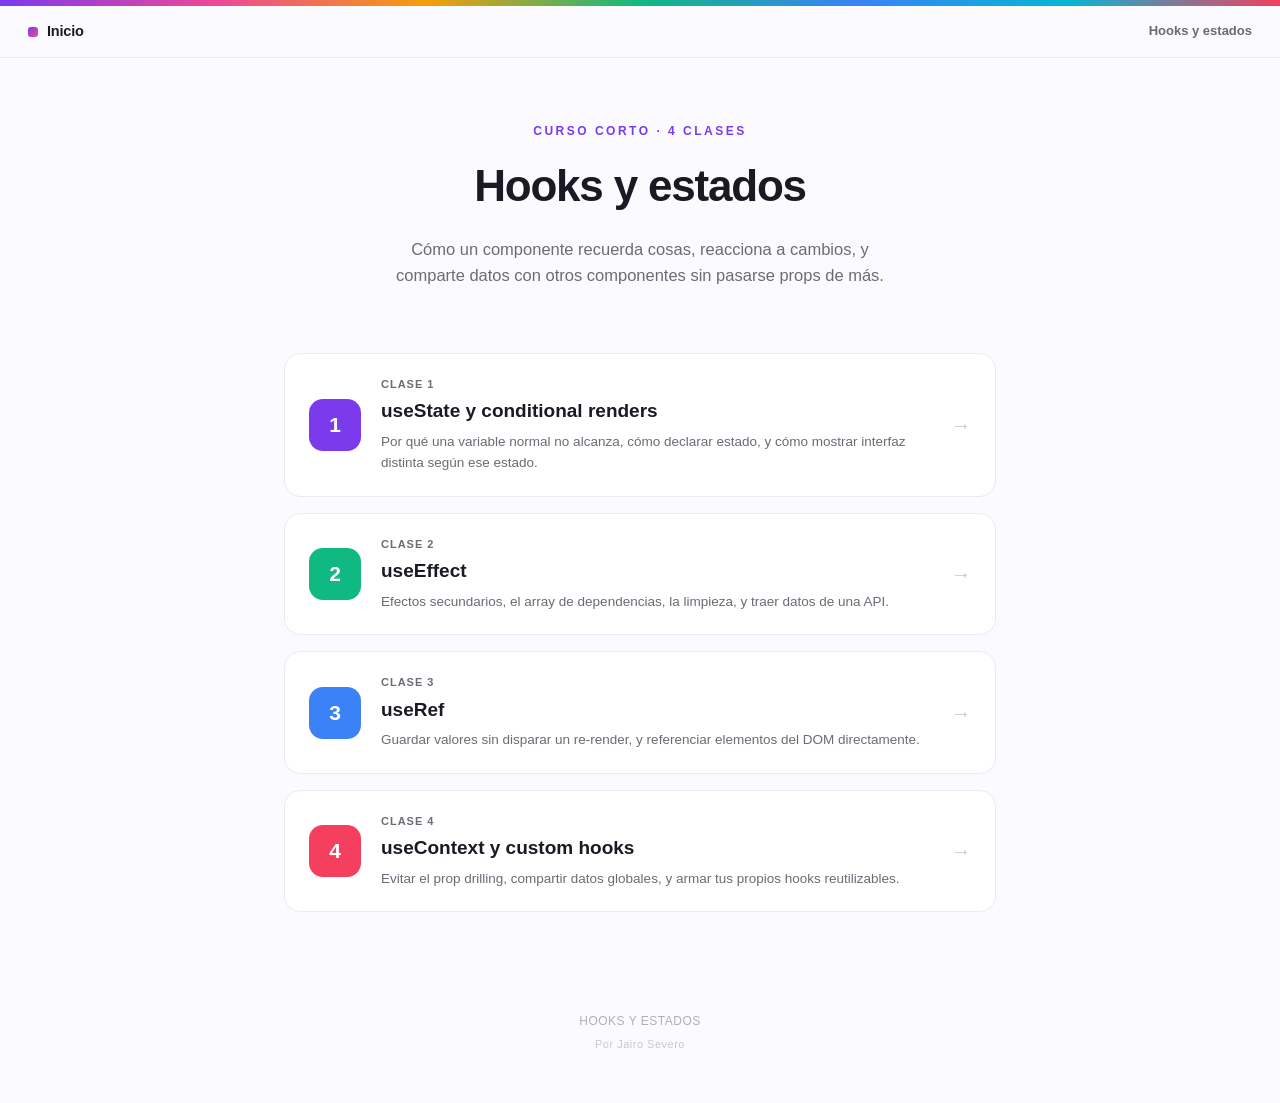
==== hooks-y-estados/index.html @ e94f6815 "Tema 2: Hooks y estados" ====
<!DOCTYPE html>
<html lang="es">
<head>
<meta charset="UTF-8">
<meta name="viewport" content="width=device-width, initial-scale=1.0">
<title>Hooks y estados</title>
<link rel="stylesheet" href="../assets/style.css">
</head>
<body>

  <div class="barra-top"></div>
  <nav class="navbar">
    <a class="marca" href="../index.html"><span class="punto"></span>Inicio</a>
    <span class="miga">Hooks y estados</span>
  </nav>

  <div class="hero">
    <div class="kicker" style="display:flex;">Curso corto &middot; 4 clases</div>
    <h1>Hooks y estados</h1>
    <p class="lead">Cómo un componente recuerda cosas, reacciona a cambios, y comparte datos con otros componentes sin pasarse props de más.</p>
  </div>

  <div class="card-grid">

    <a class="card-clase" href="hooks-y-estados/clase-1.html">
      <div class="num-grande" style="background:var(--purpura);">1</div>
      <div class="texto">
        <div class="eyebrow">Clase 1</div>
        <h2>useState y conditional renders</h2>
        <p>Por qué una variable normal no alcanza, cómo declarar estado, y cómo mostrar interfaz distinta según ese estado.</p>
      </div>
      <div class="flecha">→</div>
    </a>

    <a class="card-clase" href="hooks-y-estados/clase-2.html">
      <div class="num-grande" style="background:var(--verde);">2</div>
      <div class="texto">
        <div class="eyebrow">Clase 2</div>
        <h2>useEffect</h2>
        <p>Efectos secundarios, el array de dependencias, la limpieza, y traer datos de una API.</p>
      </div>
      <div class="flecha">→</div>
    </a>

    <a class="card-clase" href="hooks-y-estados/clase-3.html">
      <div class="num-grande" style="background:var(--azul);">3</div>
      <div class="texto">
        <div class="eyebrow">Clase 3</div>
        <h2>useRef</h2>
        <p>Guardar valores sin disparar un re-render, y referenciar elementos del DOM directamente.</p>
      </div>
      <div class="flecha">→</div>
    </a>

    <a class="card-clase" href="hooks-y-estados/clase-4.html">
      <div class="num-grande" style="background:var(--rosado);">4</div>
      <div class="texto">
        <div class="eyebrow">Clase 4</div>
        <h2>useContext y custom hooks</h2>
        <p>Evitar el prop drilling, compartir datos globales, y armar tus propios hooks reutilizables.</p>
      </div>
      <div class="flecha">→</div>
    </a>

  </div>

  <div class="pie-hub">
    HOOKS Y ESTADOS
    <span class="firma">Por Jairo Severo</span>
  </div>

</body>
</html>
---- assets/style.css ----
/* ============================================================
   Modularización y React — hoja de estilos compartida
   ============================================================ */

:root {
  --purpura: #7c3aed;
  --rosa: #ec4899;
  --naranja: #f59e0b;
  --verde: #10b981;
  --azul: #3b82f6;
  --celeste: #06b6d4;
  --rosado: #f43f5e;
  --tinta: #1a1a24;
  --texto: #2d2d34;
  --texto-suave: #6b6b76;
  --linea: #ece9f5;
  --fondo: #fbfaff;
  --code-bg: #282c36;
}

* { box-sizing: border-box; }

html { scroll-behavior: smooth; }

body {
  margin: 0;
  font-family: 'Helvetica Neue', Helvetica, Arial, sans-serif;
  color: var(--texto);
  background: var(--fondo);
  font-size: 15px;
  line-height: 1.6;
  -webkit-font-smoothing: antialiased;
}

.barra-top {
  height: 6px;
  width: 100%;
  background: linear-gradient(90deg, #7c3aed, #ec4899, #f59e0b, #10b981, #3b82f6, #06b6d4, #f43f5e);
}

a { color: inherit; }

.contenedor p a,
.nota a {
  color: var(--purpura);
  font-weight: 600;
  text-decoration: underline;
  text-decoration-color: #d8c9f7;
  text-underline-offset: 2px;
}
.contenedor p a:hover,
.nota a:hover { text-decoration-color: var(--purpura); }

/* ---------- Navbar ---------- */
.navbar {
  position: sticky;
  top: 0;
  z-index: 20;
  display: flex;
  align-items: center;
  justify-content: space-between;
  padding: 14px 28px;
  background: rgba(251, 250, 255, 0.9);
  backdrop-filter: blur(6px);
  border-bottom: 1px solid var(--linea);
}

.navbar .marca {
  display: flex;
  align-items: center;
  gap: 9px;
  font-weight: 800;
  font-size: 14.5px;
  color: var(--tinta);
  text-decoration: none;
  letter-spacing: -0.2px;
}

.navbar .marca .punto {
  width: 10px;
  height: 10px;
  border-radius: 3px;
  background: linear-gradient(135deg, var(--purpura), var(--rosa));
  display: inline-block;
}

.navbar .miga {
  font-size: 13px;
  color: var(--texto-suave);
  font-weight: 600;
}

.navbar .miga-sep {
  color: #b8b4c8;
  font-weight: 400;
}

.navbar .miga-link {
  font-weight: 700;
  font-size: 13.5px;
  color: var(--tinta);
  text-decoration: none;
}

.navbar .miga-grupo {
  display: flex;
  align-items: center;
  gap: 12px;
}

/* ---------- Contenedor general ---------- */
.contenedor {
  max-width: 760px;
  margin: 0 auto;
  padding: 40px 24px 80px 24px;
}

/* ---------- Encabezado de clase ---------- */
.kicker {
  text-transform: uppercase;
  letter-spacing: 2.5px;
  font-size: 12px;
  font-weight: 700;
  color: var(--purpura);
  margin-bottom: 10px;
}

h1.titulo {
  font-size: 38px;
  font-weight: 800;
  color: var(--tinta);
  margin: 0 0 8px 0;
  letter-spacing: -1px;
}

.subtitulo {
  font-size: 16px;
  color: var(--texto-suave);
  margin: 0 0 30px 0;
}

/* ---------- Secciones ---------- */
h2 {
  display: flex;
  align-items: center;
  font-size: 21px;
  font-weight: 700;
  color: var(--tinta);
  margin: 44px 0 14px 0;
  scroll-margin-top: 80px;
}

.badge {
  display: inline-flex;
  align-items: center;
  justify-content: center;
  min-width: 32px;
  height: 32px;
  border-radius: 50%;
  color: #ffffff;
  font-size: 14px;
  font-weight: 700;
  margin-right: 12px;
  flex-shrink: 0;
}

h3 {
  font-size: 15.5px;
  color: var(--tinta);
  margin: 22px 0 8px 0;
  font-weight: 700;
}

p { margin: 10px 0; }
strong { color: var(--purpura); }

ul, ol { margin: 10px 0; padding-left: 22px; }
li { margin: 5px 0; }
li::marker { color: var(--rosa); font-weight: 700; }

/* ---------- Código ---------- */
.code-label {
  font-size: 11.5px;
  font-weight: 700;
  color: #ffffff;
  background: #3b3b52;
  display: inline-block;
  padding: 4px 12px;
  border-radius: 6px 6px 0 0;
  font-family: 'SF Mono', 'Courier New', Courier, monospace;
  letter-spacing: 0.5px;
  margin: 18px 0 0 2px;
}

pre {
  background: var(--code-bg);
  border-radius: 0 10px 10px 10px;
  padding: 16px 20px;
  font-family: 'SF Mono', 'Courier New', Courier, monospace;
  font-size: 13.5px;
  line-height: 1.65;
  margin: 0 0 20px 0;
  white-space: pre-wrap;
  color: #d6d6de;
  overflow-x: auto;
}
pre.sin-label { border-radius: 10px; margin-top: 16px; }

.kw   { color: #c678dd; font-weight: 700; }
.fn   { color: #61afef; }
.str  { color: #98c379; }
.num  { color: #d19a66; }
.cm   { color: #7f8490; font-style: italic; }
.prop { color: #e5c07b; }
.punt { color: #56b6c2; }

code.inline {
  font-family: 'SF Mono', 'Courier New', Courier, monospace;
  background: #f1e9fc;
  padding: 2px 7px;
  border-radius: 5px;
  font-size: 13px;
  color: var(--purpura);
  font-weight: 600;
}

/* ---------- Tabla ---------- */
table {
  width: 100%;
  border-collapse: separate;
  border-spacing: 0;
  margin: 14px 0 22px 0;
  font-size: 13.5px;
  border-radius: 10px;
  overflow: hidden;
  border: 1px solid var(--linea);
}
th {
  text-align: left;
  background: var(--purpura);
  color: #ffffff;
  padding: 10px 14px;
  font-weight: 700;
  font-size: 12.5px;
}
td { padding: 10px 14px; border-bottom: 1px solid var(--linea); }
tr:nth-child(even) td { background: #faf8ff; }
tr:last-child td { border-bottom: none; }

/* ---------- Callout ---------- */
.nota {
  background: #fef4ff;
  border: 1.5px solid var(--rosa);
  border-radius: 10px;
  padding: 14px 18px;
  margin: 18px 0;
  font-size: 13.5px;
  color: #3d3d3d;
}
.nota .etiqueta {
  font-weight: 800;
  color: var(--rosa);
  text-transform: uppercase;
  font-size: 11px;
  letter-spacing: 1px;
  margin-bottom: 5px;
  display: block;
}

/* ---------- Advertencia (más énfasis que .nota) ---------- */
.advertencia {
  background: #fff8ec;
  border: 2px solid var(--naranja);
  border-radius: 10px;
  padding: 16px 20px;
  margin: 20px 0;
  font-size: 14px;
  color: #3d3226;
  display: flex;
  gap: 14px;
  align-items: flex-start;
  box-shadow: 0 4px 18px -10px rgba(245, 158, 11, 0.45);
}
.advertencia .icono {
  flex-shrink: 0;
  width: 30px;
  height: 30px;
  border-radius: 50%;
  background: var(--naranja);
  color: #ffffff;
  font-weight: 800;
  font-size: 15px;
  display: flex;
  align-items: center;
  justify-content: center;
}
.advertencia .cuerpo .etiqueta {
  font-weight: 800;
  color: #b45309;
  text-transform: uppercase;
  font-size: 11.5px;
  letter-spacing: 1px;
  margin-bottom: 5px;
  display: block;
}
.advertencia strong { color: #b45309; }

/* ---------- Ejercicio ---------- */
.ejercicio {
  margin-top: 40px;
  padding: 22px 24px;
  border-radius: 14px;
  background: linear-gradient(135deg, #f5f3ff, #fff0f7);
  border: 1.5px solid #e6d9fb;
}
.ejercicio h2 { margin-top: 0; }
.ejercicio ol { margin-top: 10px; }

/* ---------- Solución (colapsable) ---------- */
details.solucion {
  margin-top: 18px;
  border-radius: 14px;
  border: 1.5px solid var(--linea);
  background: #ffffff;
  overflow: hidden;
}
details.solucion > summary {
  list-style: none;
  cursor: pointer;
  padding: 16px 22px;
  font-weight: 700;
  font-size: 14.5px;
  color: var(--tinta);
  display: flex;
  align-items: center;
  gap: 10px;
  user-select: none;
}
details.solucion > summary::-webkit-details-marker { display: none; }
details.solucion > summary::before {
  content: "▸";
  color: var(--purpura);
  transition: transform 0.15s ease;
  font-size: 13px;
}
details.solucion[open] > summary::before { transform: rotate(90deg); }
details.solucion > summary .tag {
  margin-left: auto;
  font-size: 10.5px;
  font-weight: 700;
  text-transform: uppercase;
  letter-spacing: 0.5px;
  color: var(--texto-suave);
}
details.solucion .contenido-solucion {
  padding: 4px 22px 22px 22px;
  border-top: 1px solid var(--linea);
  padding-top: 18px;
}

/* ---------- Navegación inferior entre clases ---------- */
.nav-clases {
  margin-top: 60px;
  padding-top: 24px;
  border-top: 1px solid var(--linea);
  display: flex;
  justify-content: space-between;
  gap: 16px;
}

.nav-clases a {
  flex: 1;
  text-decoration: none;
  padding: 16px 18px;
  border-radius: 12px;
  border: 1px solid var(--linea);
  background: #ffffff;
  transition: border-color 0.15s ease, transform 0.15s ease;
}
.nav-clases a:hover { border-color: var(--purpura); transform: translateY(-1px); }
.nav-clases a.der { text-align: right; }
.nav-clases .eyebrow {
  display: block;
  font-size: 10.5px;
  text-transform: uppercase;
  letter-spacing: 1px;
  font-weight: 700;
  color: var(--texto-suave);
  margin-bottom: 4px;
}
.nav-clases .nombre { font-weight: 700; color: var(--tinta); font-size: 14px; }

.pie {
  margin-top: 50px;
  padding-top: 20px;
  border-top: 1px solid var(--linea);
  font-size: 11.5px;
  color: #b0aebb;
  text-align: center;
  letter-spacing: 0.5px;
  padding-bottom: 20px;
}
.pie .firma { display: block; margin-top: 4px; font-size: 11px; color: #c9c6d6; }

/* ============================================================
   Estilos específicos del hub (index.html)
   ============================================================ */

.hero {
  max-width: 760px;
  margin: 0 auto;
  padding: 64px 24px 20px 24px;
  text-align: center;
}

.hero .kicker { justify-content: center; }

.hero h1 {
  font-size: 44px;
  font-weight: 800;
  letter-spacing: -1.2px;
  margin: 0 0 14px 0;
  color: var(--tinta);
}

.hero p.lead {
  font-size: 16.5px;
  color: var(--texto-suave);
  max-width: 520px;
  margin: 0 auto;
}

.card-grid {
  max-width: 760px;
  margin: 44px auto 0 auto;
  padding: 0 24px 100px 24px;
  display: flex;
  flex-direction: column;
  gap: 16px;
}

.card-clase {
  display: flex;
  align-items: center;
  gap: 20px;
  padding: 22px 24px;
  border-radius: 16px;
  border: 1px solid var(--linea);
  background: #ffffff;
  text-decoration: none;
  transition: border-color 0.15s ease, transform 0.15s ease, box-shadow 0.15s ease;
}

.card-clase:hover {
  transform: translateY(-2px);
  box-shadow: 0 10px 30px -14px rgba(26, 26, 36, 0.25);
}

.card-clase .num-grande {
  flex-shrink: 0;
  width: 52px;
  height: 52px;
  border-radius: 14px;
  display: flex;
  align-items: center;
  justify-content: center;
  color: #ffffff;
  font-size: 21px;
  font-weight: 800;
}

.card-clase .texto { flex: 1; }

.card-clase .eyebrow {
  font-size: 11px;
  text-transform: uppercase;
  letter-spacing: 1px;
  font-weight: 700;
  color: var(--texto-suave);
  margin-bottom: 3px;
}

.card-clase h2 {
  margin: 0 0 4px 0;
  font-size: 19px;
  display: block;
}

.card-clase p {
  margin: 0;
  font-size: 13.5px;
  color: var(--texto-suave);
}

.card-clase .flecha {
  flex-shrink: 0;
  font-size: 20px;
  color: #c9c6d6;
  transition: transform 0.15s ease, color 0.15s ease;
}
.card-clase:hover .flecha { transform: translateX(3px); color: var(--purpura); }

/* ---------- Tarjeta deshabilitada (próximamente) ---------- */
.card-clase.disabled {
  cursor: not-allowed;
  opacity: 0.6;
  background: #f7f6fb;
}
.card-clase.disabled:hover {
  transform: none;
  box-shadow: none;
}
.card-clase.disabled .num-grande { background: #c9c6d6 !important; }

.pill-proximamente {
  flex-shrink: 0;
  font-size: 10.5px;
  font-weight: 800;
  text-transform: uppercase;
  letter-spacing: 0.6px;
  color: #8a8895;
  background: #ece9f5;
  padding: 6px 12px;
  border-radius: 999px;
  white-space: nowrap;
}

.pie-hub .firma {
  display: block;
  margin-top: 4px;
  font-size: 11px;
  color: #c9c6d6;
}

.pie-hub {
  text-align: center;
  font-size: 12px;
  color: #b0aebb;
  letter-spacing: 0.5px;
  padding-bottom: 50px;
}

/* ---------- Responsive ---------- */
@media (max-width: 560px) {
  h1.titulo { font-size: 29px; }
  .hero h1 { font-size: 32px; }
  .contenedor { padding: 28px 18px 60px 18px; }
  .card-clase { padding: 18px; gap: 14px; }
  .nav-clases { flex-direction: column; }
  .nav-clases a.der { text-align: left; }
}
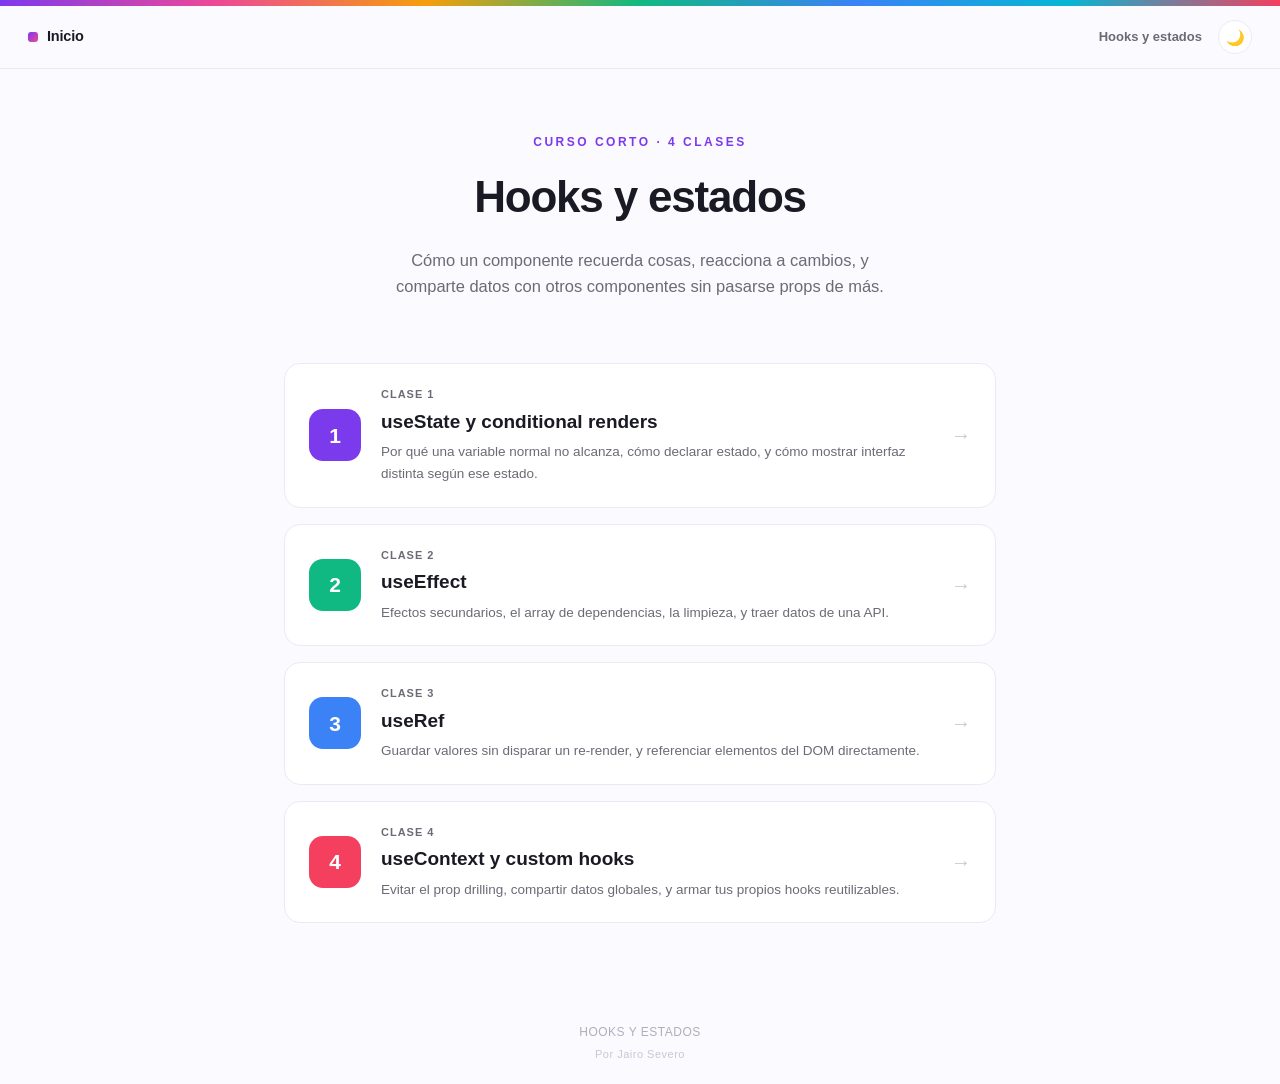
==== commit 6fd540aa: "Tema claro/oscuro, sugerencias y comentarios en clases Anda usando giscus para todo el sistema, así " ====
--- a/hooks-y-estados/index.html
+++ b/hooks-y-estados/index.html
@@ -4,6 +4,15 @@
 <meta charset="UTF-8">
 <meta name="viewport" content="width=device-width, initial-scale=1.0">
 <title>Hooks y estados</title>
+<script>
+  (function () {
+    try {
+      var t = localStorage.getItem('tema');
+      if (!t) { t = (window.matchMedia && window.matchMedia('(prefers-color-scheme: dark)').matches) ? 'dark' : 'light'; }
+      document.documentElement.setAttribute('data-theme', t);
+    } catch (e) {}
+  })();
+</script>
 <link rel="stylesheet" href="../assets/style.css">
 </head>
 <body>
@@ -11,7 +20,13 @@
   <div class="barra-top"></div>
   <nav class="navbar">
     <a class="marca" href="../index.html"><span class="punto"></span>Inicio</a>
-    <span class="miga">Hooks y estados</span>
+    <div class="navbar-derecha">
+
+      <span class="miga">Hooks y estados</span>
+
+      <button id="temaToggle" class="tema-toggle" aria-label="Cambiar tema" title="Cambiar tema">🌙</button>
+
+    </div>
   </nav>
 
   <div class="hero">
@@ -22,7 +37,7 @@
 
   <div class="card-grid">
 
-    <a class="card-clase" href="hooks-y-estados/clase-1.html">
+    <a class="card-clase" href="clase-1.html">
       <div class="num-grande" style="background:var(--purpura);">1</div>
       <div class="texto">
         <div class="eyebrow">Clase 1</div>
@@ -32,7 +47,7 @@
       <div class="flecha">→</div>
     </a>
 
-    <a class="card-clase" href="hooks-y-estados/clase-2.html">
+    <a class="card-clase" href="clase-2.html">
       <div class="num-grande" style="background:var(--verde);">2</div>
       <div class="texto">
         <div class="eyebrow">Clase 2</div>
@@ -42,7 +57,7 @@
       <div class="flecha">→</div>
     </a>
 
-    <a class="card-clase" href="hooks-y-estados/clase-3.html">
+    <a class="card-clase" href="clase-3.html">
       <div class="num-grande" style="background:var(--azul);">3</div>
       <div class="texto">
         <div class="eyebrow">Clase 3</div>
@@ -52,7 +67,7 @@
       <div class="flecha">→</div>
     </a>
 
-    <a class="card-clase" href="hooks-y-estados/clase-4.html">
+    <a class="card-clase" href="clase-4.html">
       <div class="num-grande" style="background:var(--rosado);">4</div>
       <div class="texto">
         <div class="eyebrow">Clase 4</div>
@@ -69,5 +84,7 @@
     <span class="firma">Por Jairo Severo</span>
   </div>
 
+  <script src="../assets/theme.js" defer></script>
+
 </body>
 </html>
--- a/assets/style.css
+++ b/assets/style.css
@@ -10,12 +10,78 @@
   --azul: #3b82f6;
   --celeste: #06b6d4;
   --rosado: #f43f5e;
+
   --tinta: #1a1a24;
   --texto: #2d2d34;
   --texto-suave: #6b6b76;
   --linea: #ece9f5;
   --fondo: #fbfaff;
+  --superficie: #ffffff;
+  --superficie-alt: #faf8ff;
+  --sombra: rgba(26, 26, 36, 0.25);
+
   --code-bg: #282c36;
+  --code-texto: #d6d6de;
+  --code-label-bg: #3b3b52;
+  --inline-bg: #f1e9fc;
+  --inline-color: var(--purpura);
+
+  --nota-bg: #fef4ff;
+  --nota-color: #3d3d3d;
+  --advertencia-bg: #fff8ec;
+  --advertencia-color: #3d3226;
+  --advertencia-etiqueta: #b45309;
+
+  --ejercicio-grad-1: #f5f3ff;
+  --ejercicio-grad-2: #fff0f7;
+  --ejercicio-borde: #e6d9fb;
+
+  --pill-bg: #ece9f5;
+  --pill-color: #8a8895;
+  --disabled-bg: #f7f6fb;
+  --disabled-badge: #c9c6d6;
+
+  --pie-color: #b0aebb;
+  --pie-firma: #c9c6d6;
+  --navbar-bg: rgba(251, 250, 255, 0.9);
+  --miga-sep: #b8b4c8;
+}
+
+[data-theme="dark"] {
+  --tinta: #f2f0f9;
+  --texto: #d3d1de;
+  --texto-suave: #948fa4;
+  --linea: #322f42;
+  --fondo: #15121e;
+  --superficie: #1e1b2a;
+  --superficie-alt: #211e30;
+  --sombra: rgba(0, 0, 0, 0.55);
+
+  --code-bg: #1c1926;
+  --code-texto: #d6d6de;
+  --code-label-bg: #322e46;
+  --inline-bg: #2c2440;
+  --inline-color: #c9a9f5;
+
+  --nota-bg: #2a1f30;
+  --nota-color: #ecdcef;
+  --advertencia-bg: #2c2416;
+  --advertencia-color: #f2ddb8;
+  --advertencia-etiqueta: #f2b155;
+
+  --ejercicio-grad-1: #221d33;
+  --ejercicio-grad-2: #2c1f2a;
+  --ejercicio-borde: #3c3350;
+
+  --pill-bg: #2a2738;
+  --pill-color: #a29dbb;
+  --disabled-bg: #1c1a27;
+  --disabled-badge: #4a4560;
+
+  --pie-color: #57536a;
+  --pie-firma: #423e54;
+  --navbar-bg: rgba(21, 18, 30, 0.85);
+  --miga-sep: #423e54;
 }
 
 * { box-sizing: border-box; }
@@ -30,6 +96,7 @@
   font-size: 15px;
   line-height: 1.6;
   -webkit-font-smoothing: antialiased;
+  transition: background-color 0.2s ease, color 0.2s ease;
 }
 
 .barra-top {
@@ -60,7 +127,7 @@
   align-items: center;
   justify-content: space-between;
   padding: 14px 28px;
-  background: rgba(251, 250, 255, 0.9);
+  background: var(--navbar-bg);
   backdrop-filter: blur(6px);
   border-bottom: 1px solid var(--linea);
 }
@@ -91,7 +158,7 @@
 }
 
 .navbar .miga-sep {
-  color: #b8b4c8;
+  color: var(--miga-sep);
   font-weight: 400;
 }
 
@@ -107,6 +174,32 @@
   align-items: center;
   gap: 12px;
 }
+
+.navbar-derecha {
+  display: flex;
+  align-items: center;
+  gap: 16px;
+}
+
+/* ---------- Toggle de tema ---------- */
+.tema-toggle {
+  width: 34px;
+  height: 34px;
+  flex-shrink: 0;
+  border-radius: 50%;
+  border: 1px solid var(--linea);
+  background: var(--superficie);
+  cursor: pointer;
+  display: flex;
+  align-items: center;
+  justify-content: center;
+  font-size: 15px;
+  padding: 0;
+  line-height: 1;
+  transition: transform 0.15s ease, border-color 0.15s ease;
+}
+.tema-toggle:hover { transform: scale(1.08); border-color: var(--purpura); }
+.tema-toggle:active { transform: scale(0.94); }
 
 /* ---------- Contenedor general ---------- */
 .contenedor {
@@ -183,7 +276,7 @@
   font-size: 11.5px;
   font-weight: 700;
   color: #ffffff;
-  background: #3b3b52;
+  background: var(--code-label-bg);
   display: inline-block;
   padding: 4px 12px;
   border-radius: 6px 6px 0 0;
@@ -201,7 +294,7 @@
   line-height: 1.65;
   margin: 0 0 20px 0;
   white-space: pre-wrap;
-  color: #d6d6de;
+  color: var(--code-texto);
   overflow-x: auto;
 }
 pre.sin-label { border-radius: 10px; margin-top: 16px; }
@@ -216,11 +309,11 @@
 
 code.inline {
   font-family: 'SF Mono', 'Courier New', Courier, monospace;
-  background: #f1e9fc;
+  background: var(--inline-bg);
   padding: 2px 7px;
   border-radius: 5px;
   font-size: 13px;
-  color: var(--purpura);
+  color: var(--inline-color);
   font-weight: 600;
 }
 
@@ -244,18 +337,18 @@
   font-size: 12.5px;
 }
 td { padding: 10px 14px; border-bottom: 1px solid var(--linea); }
-tr:nth-child(even) td { background: #faf8ff; }
+tr:nth-child(even) td { background: var(--superficie-alt); }
 tr:last-child td { border-bottom: none; }
 
 /* ---------- Callout ---------- */
 .nota {
-  background: #fef4ff;
+  background: var(--nota-bg);
   border: 1.5px solid var(--rosa);
   border-radius: 10px;
   padding: 14px 18px;
   margin: 18px 0;
   font-size: 13.5px;
-  color: #3d3d3d;
+  color: var(--nota-color);
 }
 .nota .etiqueta {
   font-weight: 800;
@@ -269,13 +362,13 @@
 
 /* ---------- Advertencia (más énfasis que .nota) ---------- */
 .advertencia {
-  background: #fff8ec;
+  background: var(--advertencia-bg);
   border: 2px solid var(--naranja);
   border-radius: 10px;
   padding: 16px 20px;
   margin: 20px 0;
   font-size: 14px;
-  color: #3d3226;
+  color: var(--advertencia-color);
   display: flex;
   gap: 14px;
   align-items: flex-start;
@@ -296,22 +389,22 @@
 }
 .advertencia .cuerpo .etiqueta {
   font-weight: 800;
-  color: #b45309;
+  color: var(--advertencia-etiqueta);
   text-transform: uppercase;
   font-size: 11.5px;
   letter-spacing: 1px;
   margin-bottom: 5px;
   display: block;
 }
-.advertencia strong { color: #b45309; }
+.advertencia strong { color: var(--advertencia-etiqueta); }
 
 /* ---------- Ejercicio ---------- */
 .ejercicio {
   margin-top: 40px;
   padding: 22px 24px;
   border-radius: 14px;
-  background: linear-gradient(135deg, #f5f3ff, #fff0f7);
-  border: 1.5px solid #e6d9fb;
+  background: linear-gradient(135deg, var(--ejercicio-grad-1), var(--ejercicio-grad-2));
+  border: 1.5px solid var(--ejercicio-borde);
 }
 .ejercicio h2 { margin-top: 0; }
 .ejercicio ol { margin-top: 10px; }
@@ -321,7 +414,7 @@
   margin-top: 18px;
   border-radius: 14px;
   border: 1.5px solid var(--linea);
-  background: #ffffff;
+  background: var(--superficie);
   overflow: hidden;
 }
 details.solucion > summary {
@@ -374,7 +467,7 @@
   padding: 16px 18px;
   border-radius: 12px;
   border: 1px solid var(--linea);
-  background: #ffffff;
+  background: var(--superficie);
   transition: border-color 0.15s ease, transform 0.15s ease;
 }
 .nav-clases a:hover { border-color: var(--purpura); transform: translateY(-1px); }
@@ -395,12 +488,12 @@
   padding-top: 20px;
   border-top: 1px solid var(--linea);
   font-size: 11.5px;
-  color: #b0aebb;
+  color: var(--pie-color);
   text-align: center;
   letter-spacing: 0.5px;
   padding-bottom: 20px;
 }
-.pie .firma { display: block; margin-top: 4px; font-size: 11px; color: #c9c6d6; }
+.pie .firma { display: block; margin-top: 4px; font-size: 11px; color: var(--pie-firma); }
 
 /* ============================================================
    Estilos específicos del hub (index.html)
@@ -446,14 +539,14 @@
   padding: 22px 24px;
   border-radius: 16px;
   border: 1px solid var(--linea);
-  background: #ffffff;
+  background: var(--superficie);
   text-decoration: none;
   transition: border-color 0.15s ease, transform 0.15s ease, box-shadow 0.15s ease;
 }
 
 .card-clase:hover {
   transform: translateY(-2px);
-  box-shadow: 0 10px 30px -14px rgba(26, 26, 36, 0.25);
+  box-shadow: 0 10px 30px -14px var(--sombra);
 }
 
 .card-clase .num-grande {
@@ -504,13 +597,13 @@
 .card-clase.disabled {
   cursor: not-allowed;
   opacity: 0.6;
-  background: #f7f6fb;
+  background: var(--disabled-bg);
 }
 .card-clase.disabled:hover {
   transform: none;
   box-shadow: none;
 }
-.card-clase.disabled .num-grande { background: #c9c6d6 !important; }
+.card-clase.disabled .num-grande { background: var(--disabled-badge) !important; }
 
 .pill-proximamente {
   flex-shrink: 0;
@@ -518,8 +611,8 @@
   font-weight: 800;
   text-transform: uppercase;
   letter-spacing: 0.6px;
-  color: #8a8895;
-  background: #ece9f5;
+  color: var(--pill-color);
+  background: var(--pill-bg);
   padding: 6px 12px;
   border-radius: 999px;
   white-space: nowrap;
@@ -529,16 +622,54 @@
   display: block;
   margin-top: 4px;
   font-size: 11px;
-  color: #c9c6d6;
+  color: var(--pie-firma);
 }
 
 .pie-hub {
   text-align: center;
   font-size: 12px;
-  color: #b0aebb;
+  color: var(--pie-color);
   letter-spacing: 0.5px;
-  padding-bottom: 50px;
-}
+  padding-bottom: 20px;
+}
+
+/* ---------- Comentarios (giscus) ---------- */
+.comentarios {
+  margin-top: 60px;
+  padding-top: 30px;
+  border-top: 1px solid var(--linea);
+}
+.comentarios h2 {
+  margin-top: 0;
+}
+.comentarios-nota {
+  font-size: 12.5px;
+  color: var(--texto-suave);
+  margin-top: -6px;
+}
+
+/* ---------- Sugerí una clase ---------- */
+.sugerencia-cta {
+  max-width: 760px;
+  margin: 0 auto 40px auto;
+  padding: 0 24px;
+  text-align: center;
+}
+.sugerencia-cta a {
+  display: inline-flex;
+  align-items: center;
+  gap: 8px;
+  padding: 11px 20px;
+  border-radius: 999px;
+  border: 1.5px solid var(--linea);
+  background: var(--superficie);
+  color: var(--tinta);
+  font-weight: 700;
+  font-size: 13.5px;
+  text-decoration: none;
+  transition: border-color 0.15s ease, transform 0.15s ease;
+}
+.sugerencia-cta a:hover { border-color: var(--purpura); transform: translateY(-1px); }
 
 /* ---------- Responsive ---------- */
 @media (max-width: 560px) {
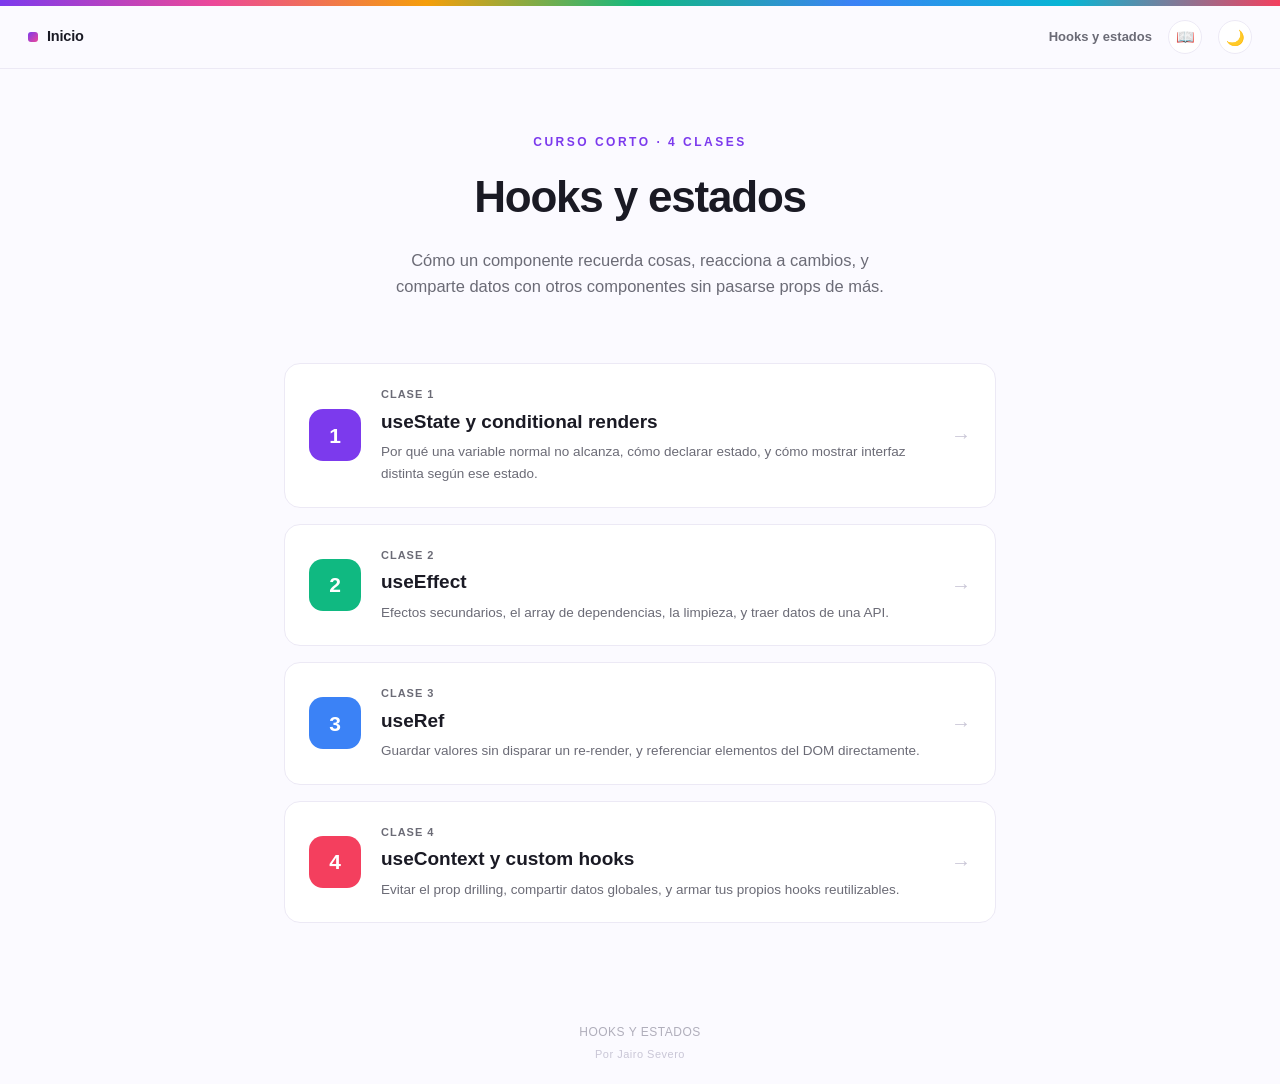
==== commit 2284db79: "Glosario + Recursos adicionales + Playground" ====
--- a/hooks-y-estados/index.html
+++ b/hooks-y-estados/index.html
@@ -24,6 +24,7 @@
 
       <span class="miga">Hooks y estados</span>
 
+      <a class="glosario-link" href="../glosario.html" title="Glosario">📖</a>
       <button id="temaToggle" class="tema-toggle" aria-label="Cambiar tema" title="Cambiar tema">🌙</button>
 
     </div>
--- a/assets/style.css
+++ b/assets/style.css
@@ -654,6 +654,10 @@
   margin: 0 auto 40px auto;
   padding: 0 24px;
   text-align: center;
+  display: flex;
+  flex-wrap: wrap;
+  justify-content: center;
+  gap: 12px;
 }
 .sugerencia-cta a {
   display: inline-flex;
@@ -670,6 +674,121 @@
   transition: border-color 0.15s ease, transform 0.15s ease;
 }
 .sugerencia-cta a:hover { border-color: var(--purpura); transform: translateY(-1px); }
+
+/* ---------- Glosario: link de acceso en navbar ---------- */
+.glosario-link {
+  width: 34px;
+  height: 34px;
+  flex-shrink: 0;
+  border-radius: 50%;
+  border: 1px solid var(--linea);
+  background: var(--superficie);
+  display: flex;
+  align-items: center;
+  justify-content: center;
+  font-size: 15px;
+  text-decoration: none;
+  transition: transform 0.15s ease, border-color 0.15s ease;
+}
+.glosario-link:hover { transform: scale(1.08); border-color: var(--purpura); }
+
+/* ---------- Recursos adicionales (por clase) ---------- */
+.recursos {
+  margin-top: 44px;
+}
+.recursos h2 { margin-top: 0; }
+.recursos-lista {
+  display: flex;
+  flex-direction: column;
+  gap: 10px;
+  margin-top: 12px;
+}
+.recurso-link {
+  display: flex;
+  align-items: center;
+  justify-content: space-between;
+  gap: 14px;
+  padding: 14px 18px;
+  border-radius: 12px;
+  border: 1px solid var(--linea);
+  background: var(--superficie);
+  text-decoration: none;
+  transition: border-color 0.15s ease, transform 0.15s ease;
+}
+.recurso-link:hover { border-color: var(--purpura); transform: translateY(-1px); }
+.recurso-link .info { display: flex; flex-direction: column; gap: 2px; }
+.recurso-link .titulo-recurso { font-weight: 700; font-size: 13.5px; color: var(--tinta); }
+.recurso-link .dominio-recurso { font-size: 11.5px; color: var(--texto-suave); }
+.recurso-link .flecha-externa { flex-shrink: 0; font-size: 15px; color: var(--texto-suave); }
+
+/* ---------- Playground embebido (link a sandbox) ---------- */
+.playground-link {
+  display: inline-flex;
+  align-items: center;
+  gap: 8px;
+  margin: 16px 0 4px 0;
+  padding: 10px 18px;
+  border-radius: 999px;
+  background: var(--purpura);
+  color: #ffffff;
+  font-weight: 700;
+  font-size: 12.5px;
+  text-decoration: none;
+  transition: transform 0.15s ease, box-shadow 0.15s ease;
+}
+.playground-link:hover { transform: translateY(-1px); box-shadow: 0 10px 24px -12px var(--sombra); }
+.playground-nota {
+  font-size: 12px;
+  color: var(--texto-suave);
+  margin: 8px 0 0 2px;
+}
+
+/* ---------- Glosario: página ---------- */
+.glosario-filtro {
+  width: 100%;
+  padding: 13px 18px;
+  border-radius: 12px;
+  border: 1.5px solid var(--linea);
+  background: var(--superficie);
+  color: var(--texto);
+  font-size: 14.5px;
+  margin: 8px 0 34px 0;
+  outline: none;
+  font-family: inherit;
+  transition: border-color 0.15s ease;
+}
+.glosario-filtro::placeholder { color: var(--texto-suave); }
+.glosario-filtro:focus { border-color: var(--purpura); }
+
+.termino {
+  padding: 15px 18px;
+  border-radius: 12px;
+  border: 1px solid var(--linea);
+  background: var(--superficie);
+  margin-bottom: 10px;
+}
+.termino .nombre-termino {
+  display: flex;
+  align-items: baseline;
+  justify-content: space-between;
+  gap: 12px;
+  margin-bottom: 5px;
+}
+.termino .nombre-termino strong {
+  font-size: 14.5px;
+  color: var(--tinta);
+}
+.termino .ver-clase {
+  flex-shrink: 0;
+  font-size: 11px;
+  font-weight: 700;
+  color: var(--purpura);
+  text-decoration: none;
+  white-space: nowrap;
+}
+.termino .ver-clase:hover { text-decoration: underline; }
+.termino p { margin: 0; font-size: 13.5px; color: var(--texto); }
+.termino.oculto { display: none; }
 
 /* ---------- Responsive ---------- */
 @media (max-width: 560px) {
@@ -679,4 +798,6 @@
   .card-clase { padding: 18px; gap: 14px; }
   .nav-clases { flex-direction: column; }
   .nav-clases a.der { text-align: left; }
-}
+  .recurso-link { flex-direction: column; align-items: flex-start; }
+  .termino .nombre-termino { flex-direction: column; gap: 2px; }
+}
